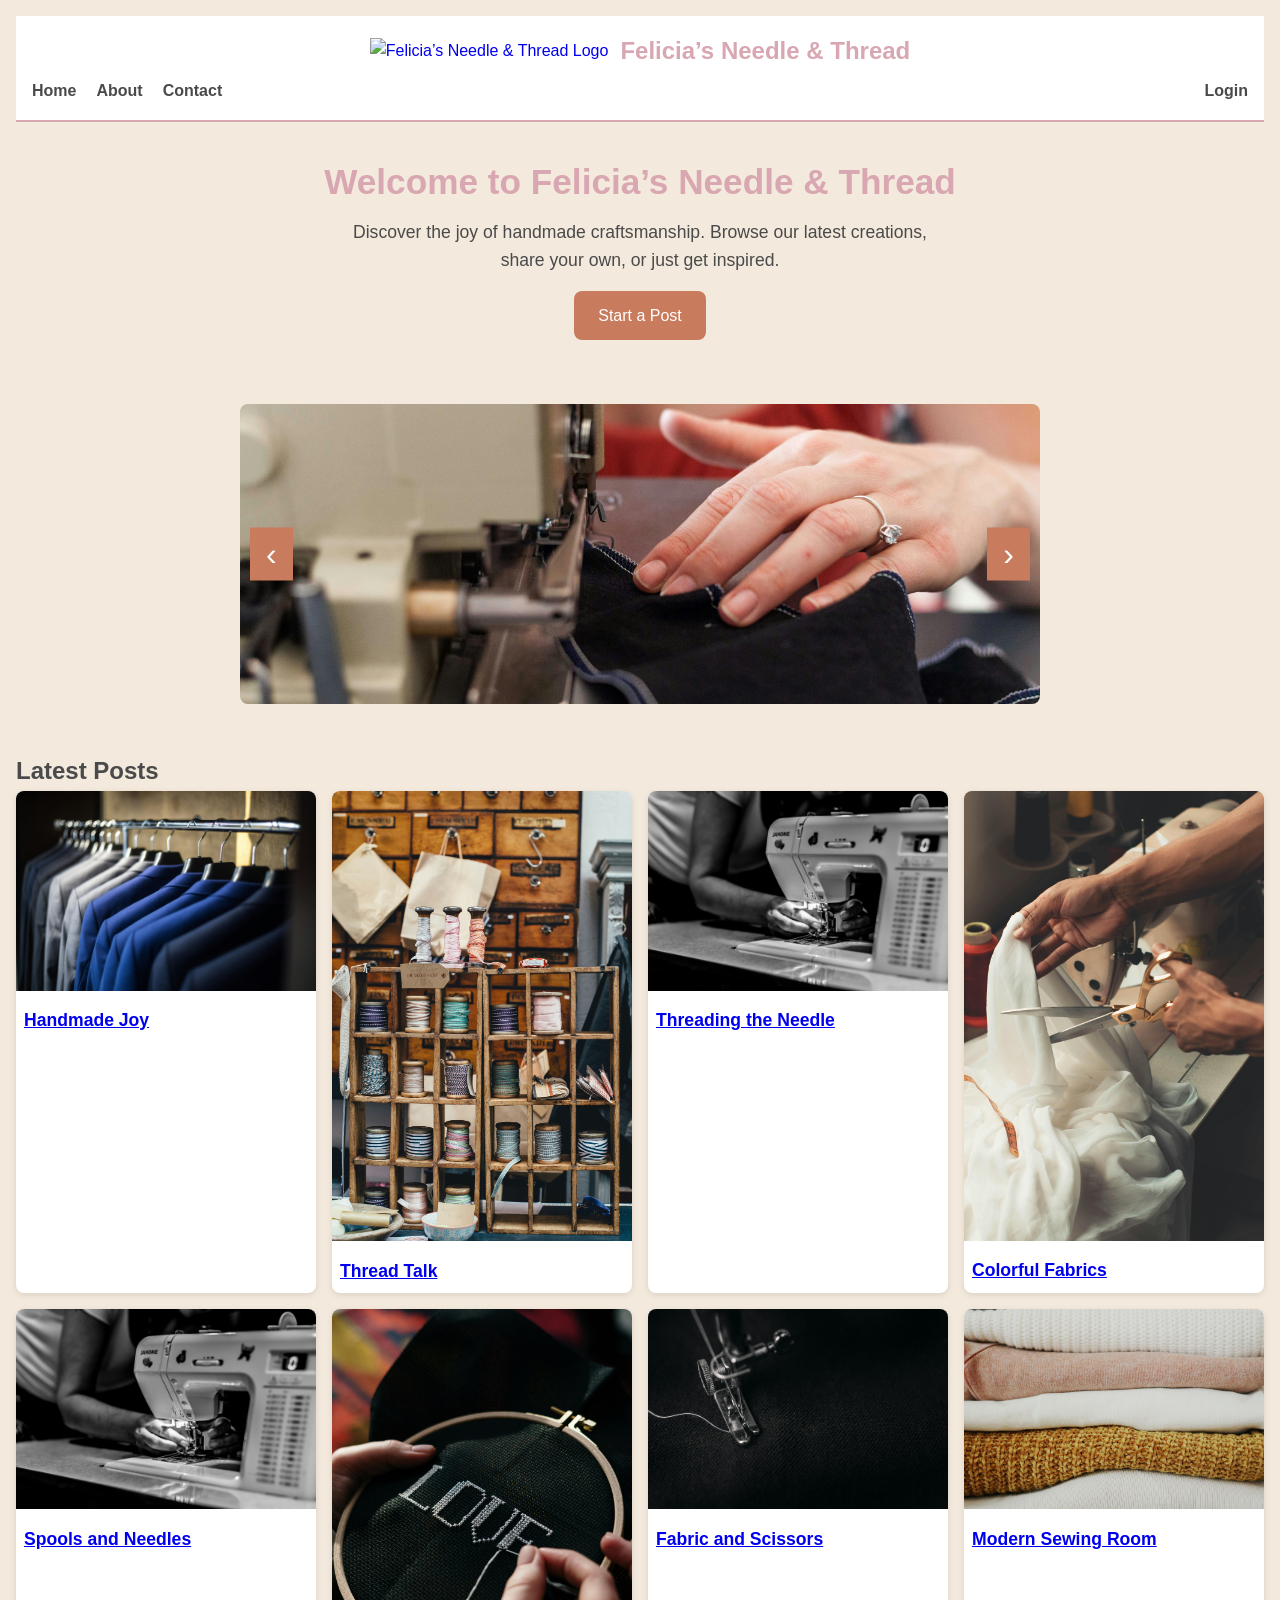
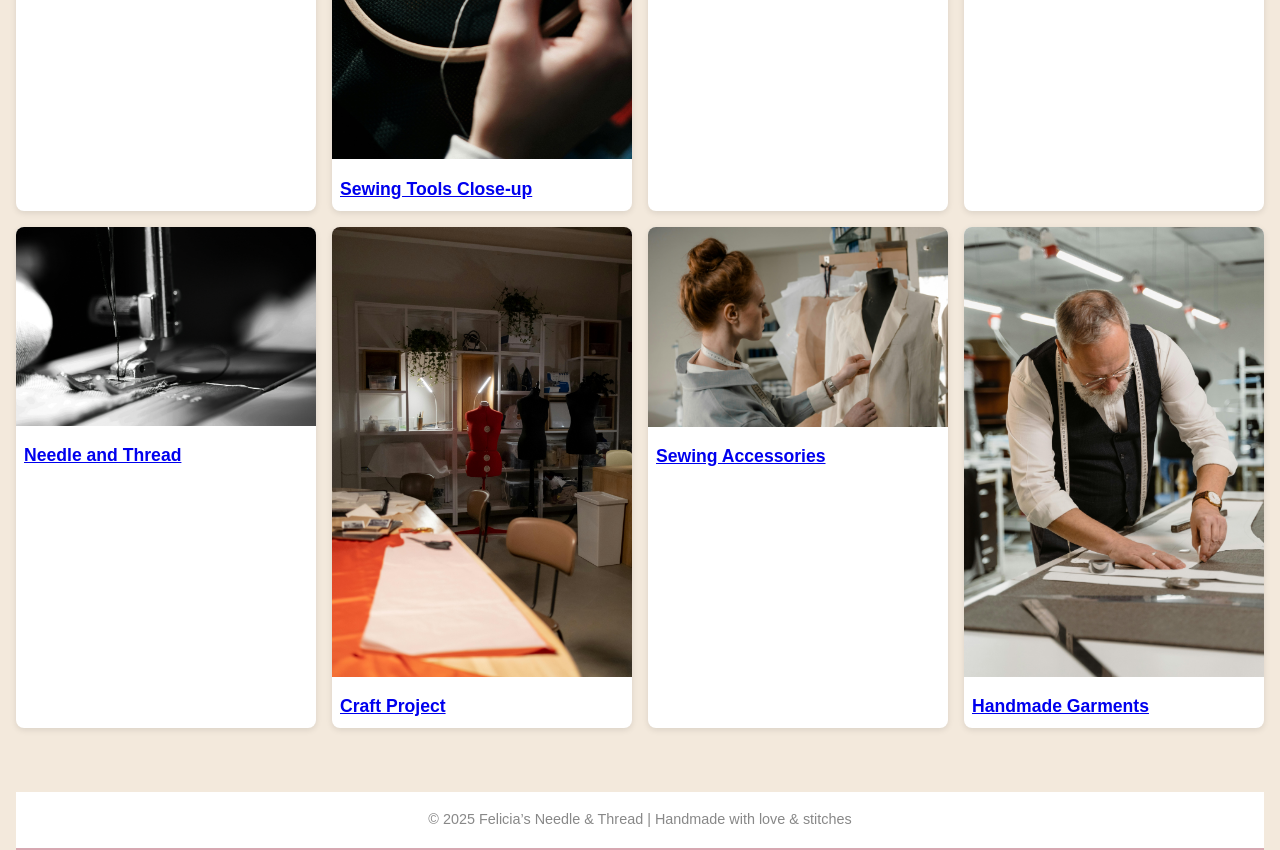
==== index.html @ 5a67d76b "Add files via upload" ====
<!DOCTYPE html>
<html lang="en">
<head>
  <meta charset="UTF-8" />
  <meta name="viewport" content="width=device-width, initial-scale=1.0"/>
  <title>Felicia’s Needle & Thread</title>
  <link rel="stylesheet" href="css/style.css"/>
</head>
<body>

  <!-- Header -->
  <header>
    <div class="header-wrapper">
      <a href="index.html" class="logo-link">
        <img src="assets/logo/logo.png" alt="Felicia’s Needle & Thread Logo" class="logo"/>
        <span class="site-title">Felicia’s Needle & Thread</span>
      </a>
      <nav class="main-nav">
        <a href="index.html">Home</a>
        <a href="about.html">About</a>
        <a href="contact.html">Contact</a>
        <span id="user-greeting" style="margin-left: auto;"></span>
        <a href="account/login.html" id="login-link">Login</a>
        <a href="#" id="logout-link" style="display: none;">Logout</a>
      </nav>
    </div>
  </header>

  <!-- Intro Section -->
  <section class="intro">
    <h1>Welcome to Felicia’s Needle & Thread</h1>
    <p>Discover the joy of handmade craftsmanship. Browse our latest creations, share your own, or just get inspired.</p>
    <a href="post/create.html" class="cta-button">Start a Post</a>
  </section>

  <!-- Carousel -->
  <section class="carousel">
    <button class="carousel-btn prev">‹</button>
    <div class="carousel-window">
      <div class="carousel-slides">
        <a class="carousel-slide" href="post/index.html?id=1">
          <img src="assets/carousel/carousel1.jpg" alt="Featured 1">
        </a>
        <a class="carousel-slide" href="post/index.html?id=3">
          <img src="assets/carousel/carousel3.jpg" alt="Featured 2">
        </a>
        <a class="carousel-slide" href="post/index.html?id=5">
          <img src="assets/carousel/carousel5.jpg" alt="Featured 3">
        </a>
      </div>
    </div>
    <button class="carousel-btn next">›</button>
  </section>

  <!-- Blog Post Grid -->
 <section class="blog-feed">
  <h2>Latest Posts</h2>
  <div class="post-grid">
    <a href="https://imgur.com/3dPPZNu" class="post-card" target="_blank">
      <img src="assets/blog/handmade.jpg" alt="Handmade Joy" />
      <h3>Handmade Joy</h3>
    </a>
    <a href="https://imgur.com/ioBYGCu" class="post-card" target="_blank">
      <img src="assets/blog/thread.jpg" alt="Thread Talk" />
      <h3>Thread Talk</h3>
    </a>
    <a href="https://imgur.com/Uzn8cNY" class="post-card" target="_blank">
      <img src="assets/blog/sewing-machine-closeup.jpg" alt="Machine Close-Up" />
      <h3>Threading the Needle</h3>
    </a>
    <a href="https://imgur.com/igxY1Hm" class="post-card" target="_blank">
      <img src="assets/blog/clothing.jpg" alt="Colorful Fabrics" />
      <h3>Colorful Fabrics</h3>
    </a>
    <a href="https://imgur.com/kDEsiOg" class="post-card" target="_blank">
      <img src="assets/blog/sewing-machine-closeup.jpg" alt="Spools and Needles" />
      <h3>Spools and Needles</h3>
    </a>
    <a href="https://imgur.com/ROfvfTA" class="post-card" target="_blank">
      <img src="assets/blog/cottonbro.jpg" alt="Sewing Tools Close-up" />
      <h3>Sewing Tools Close-up</h3>
    </a>
    <a href="https://imgur.com/wamD4wa" class="post-card" target="_blank">
      <img src="assets/blog/detail.jpg" alt="Fabric and Scissors" />
      <h3>Fabric and Scissors</h3>
    </a>
    <a href="https://imgur.com/Ml6ryJy" class="post-card" target="_blank">
      <img src="assets/blog/fabric.jpg" alt="Modern Sewing Room" />
      <h3>Modern Sewing Room</h3>
    </a>
    <a href="https://imgur.com/Ymp0DI2" class="post-card" target="_blank">
      <img src="assets/blog/needle-thread.jpg" alt="Needle and Thread" />
      <h3>Needle and Thread</h3>
    </a>
    <a href="https://imgur.com/3SIb5xJ" class="post-card" target="_blank">
      <img src="assets/blog/sweing-room.jpg" alt="Craft Project in Progress" />
      <h3>Craft Project</h3>
    </a>
    <a href="https://imgur.com/caPFSJz" class="post-card" target="_blank">
      <img src="assets/blog/tailor-1.jpg" alt="Sewing Accessories" />
      <h3>Sewing Accessories</h3>
    </a>
    <a href="https://imgur.com/tFgXAeG" class="post-card" target="_blank">
      <img src="assets/blog/tailor-2.jpg" alt="Handmade Garments" />
      <h3>Handmade Garments</h3>
    </a>
  </div>
</section>

  <!-- Footer -->
  <footer>
    <p>&copy; 2025 Felicia’s Needle & Thread | Handmade with love & stitches</p>
  </footer>

  <!-- Scripts -->
  <script src="js/feed.js"></script>
  <script src="js/carousel.js"></script>
  <script src="js/auth-ui.js"></script>
  <script src="js/auth.js"></script>
</body>
</html>
---- css/style.css ----
/* Global Styles */
:root {
    --color-primary: #D8A7B1;
    --color-secondary: #A3B18A;
    --color-accent: #F3E9DC;
    --color-text: #4A4A4A;
    --color-cta: #C97C5D;
    --font-main: 'Helvetica Neue', Helvetica, Arial, sans-serif;
}
/* Sticky Footer Layout */
html, body {
  height: 100%;
  margin: 0;
  padding: 0;
}

body {
  display: flex;
  flex-direction: column;
  min-height: 100vh;
}

main {
  flex: 1;
}

* {
    box-sizing: border-box;
    margin: 0;
    padding: 0;
}

body {
    font-family: var(--font-main);
    background-color: var(--color-accent);
    color: var(--color-text);
    line-height: 1.6;
    padding: 1rem;
}

header, footer {
    text-align: center;
    background-color: white;
    padding: 1rem;
    margin-bottom: 2rem;
    border-bottom: 2px solid var(--color-primary);
}

header {
    background-color: white;
    padding: 1rem;
    text-align: center;
    border-bottom: 2px solid var(--color-primary);
}

.logo-link {
    display: flex;
    align-items: center;
    justify-content: center;
    gap: 0.75rem;
    text-decoration: none;
}

.logo {
    max-height: 50px;
}

.site-title {
    font-size: 1.5rem;
    color: var(--color-primary);
    font-weight: bold;
}

/* Navigation Styles */
.main-nav {
    display: flex;
    gap: 1.25rem;
    flex-wrap: wrap;
    justify-content: center;
    margin-top: 0.5rem;
}

.main-nav a {
    color: var(--color-text);
    font-weight: bold;
    text-decoration: none;
    transition: color 0.3s ease;
}

.main-nav a:hover,
.main-nav a.active {
    color: var(--color-cta);
}

/* Corrected Carousel Section */
.carousel {
  position: relative;
  max-width: 100%;
  margin: 2rem auto;
}

.carousel-window {
  overflow: hidden;
  width: 100%;
  max-width: 800px;
  margin: 0 auto;
}

.carousel-slides {
  display: flex;
  transition: transform 0.5s ease-in-out;
}

.carousel-slide {
  flex: 0 0 100%;
  max-width: 100%;
}

.carousel-slide img {
  width: 100%;
  height: 300px;
  object-fit: cover;
  border-radius: 0.5rem;
  display: block;
  transition: filter 0.3s ease;
}

.carousel-slide img:hover {
  filter: brightness(100%) blur(0);
}

.carousel-btn {
  position: absolute;
  top: 50%;
  transform: translateY(-50%);
  background-color: var(--color-cta);
  color: white;
  border: none;
  font-size: 2rem;
  padding: 0.5rem 1rem;
  cursor: pointer;
  z-index: 2;
}

.carousel-btn.prev {
  left: 10px;
}

.carousel-btn.next {
  right: 10px;
}

/* Blog Feed */
.blog-feed {
    padding: 1rem 0;
}

.post-grid {
    display: grid;
    gap: 1rem;
    grid-template-columns: repeat(auto-fill, minmax(250px, 1fr));
}

.post-card {
    background: white;
    border-radius: 0.5rem;
    overflow: hidden;
    box-shadow: 0 2px 6px rgba(0,0,0,0.1);
    transition: transform 0.2s;
}

.post-card:hover {
    transform: scale(1.02);
}

.post-card img {
    width: 100%;
    height: auto;
}

.post-card h3 {
    padding: 0.5rem;
    font-size: 1.1rem;
}

/* Post Page */
.post-page img {
    width: 50%;
    border-radius: 0.5rem;
    margin: 1rem 0;
}

.post-meta {
    color: var(--color-secondary);
    font-style: italic;
    margin-bottom: 1rem;
}

.share-link {
    margin-top: 2rem;
}

.share-link input {
    width: 80%;
    padding: 0.5rem;
    margin-right: 0.5rem;
}

/* Forms */
form {
    background: white;
    padding: 1.5rem;
    border-radius: 0.5rem;
    max-width: 600px;
    margin: 0 auto;
    box-shadow: 0 2px 8px rgba(0,0,0,0.1);
}

form label {
    display: block;
    margin-top: 1rem;
    margin-bottom: 0.3rem;
}

form input, form textarea {
    width: 100%;
    padding: 0.7rem;
    border: 1px solid #ccc;
    border-radius: 0.3rem;
}

form button {
    margin-top: 1rem;
    background-color: var(--color-cta);
    color: white;
    border: none;
    padding: 0.75rem 1.5rem;
    font-size: 1rem;
    cursor: pointer;
    border-radius: 0.3rem;
}

form button:hover {
    background-color: #a85b3f;
}

/* Footer */
footer {
    margin-top: 3rem;
    font-size: 0.9rem;
    color: #888;
}

/* Utility */
#user-greeting {
  font-weight: bold;
  padding-right: 1rem;
  color: #333;
}

#media-preview {
  max-width: 100%;
  display: none;
  margin-top: 1rem;
  border: 1px solid #ccc;
  padding: 0.5rem;
}

.intro {
  text-align: center;
  margin-bottom: 2rem;
}

.intro h1 {
  font-size: 2.2rem;
  color: var(--color-primary);
  margin-bottom: 0.5rem;
}

.intro p {
  font-size: 1.1rem;
  max-width: 600px;
  margin: 0 auto 1rem;
}

.cta-button {
  background-color: var(--color-cta);
  color: white;
  padding: 0.75rem 1.5rem;
  font-size: 1rem;
  text-decoration: none;
  border-radius: 0.5rem;
  display: inline-block;
  transition: background-color 0.3s;
}

.cta-button:hover {
  background-color: #a85b3f;
}
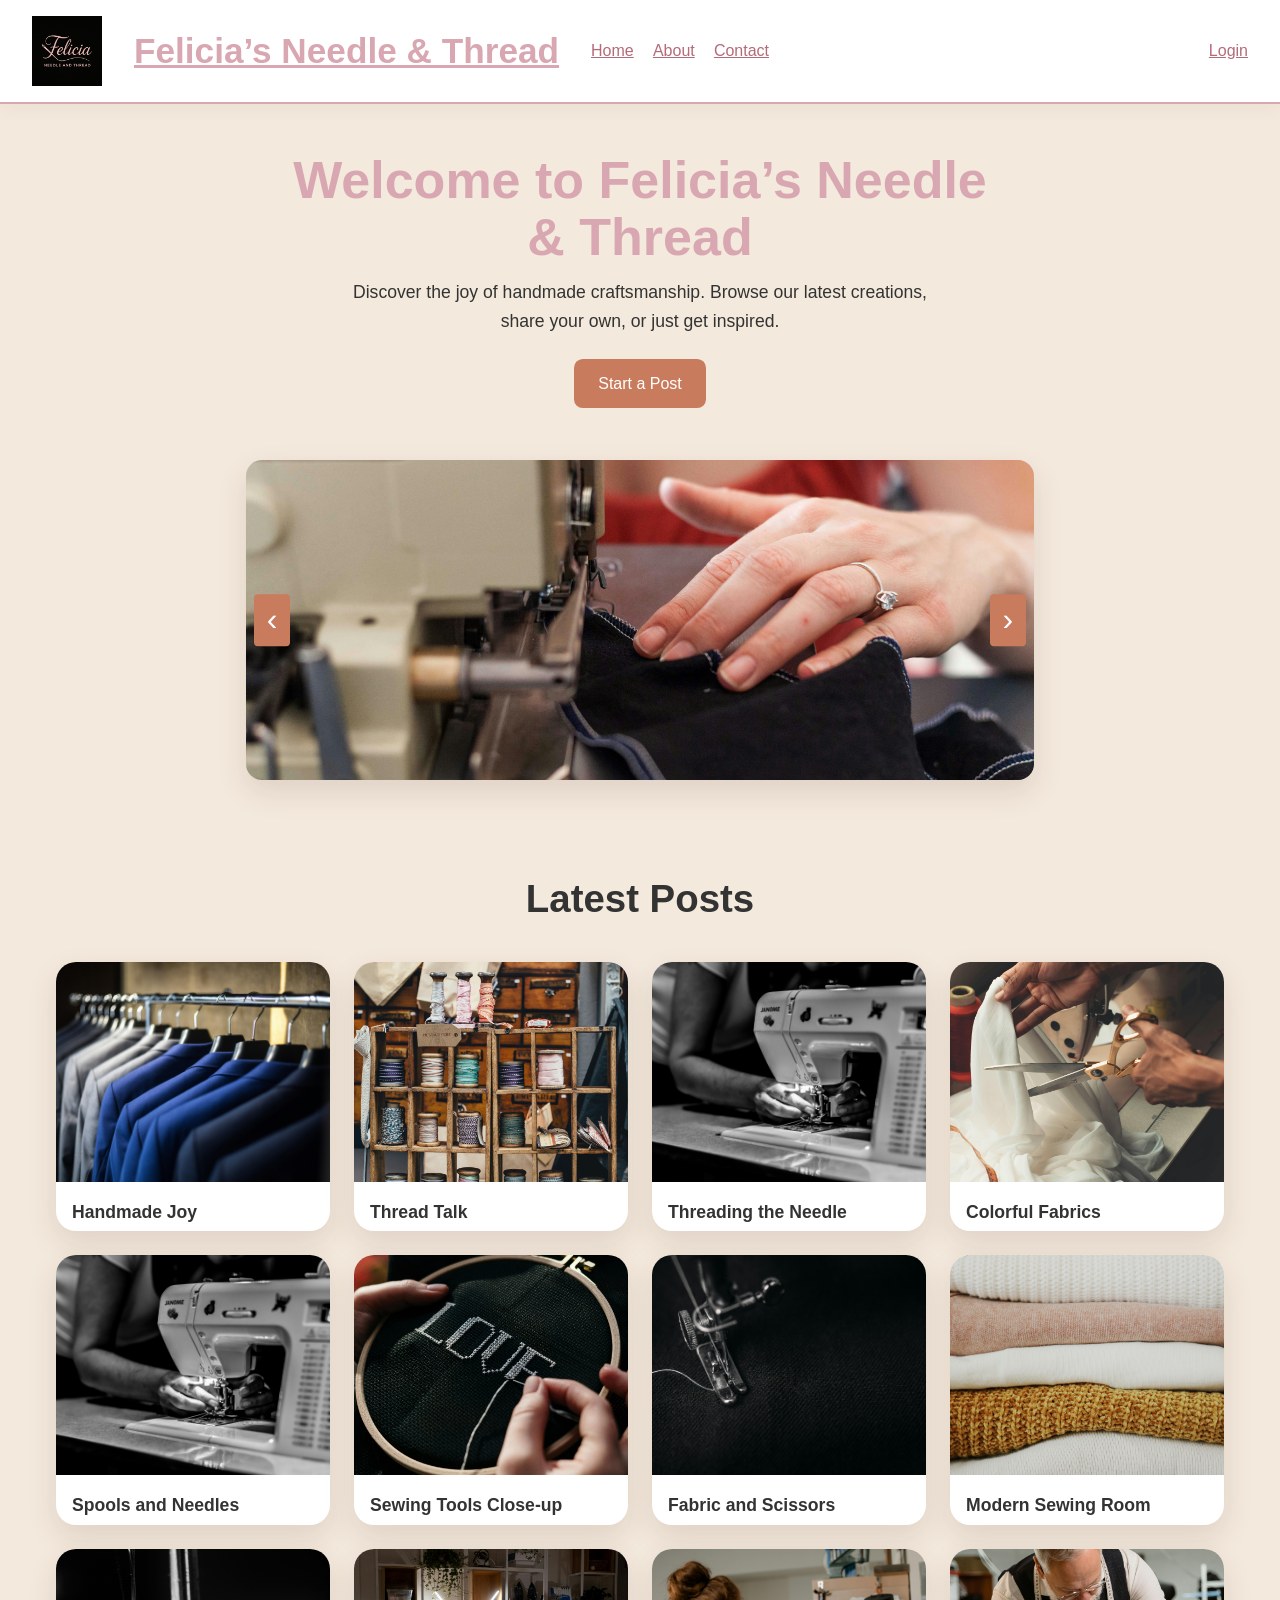
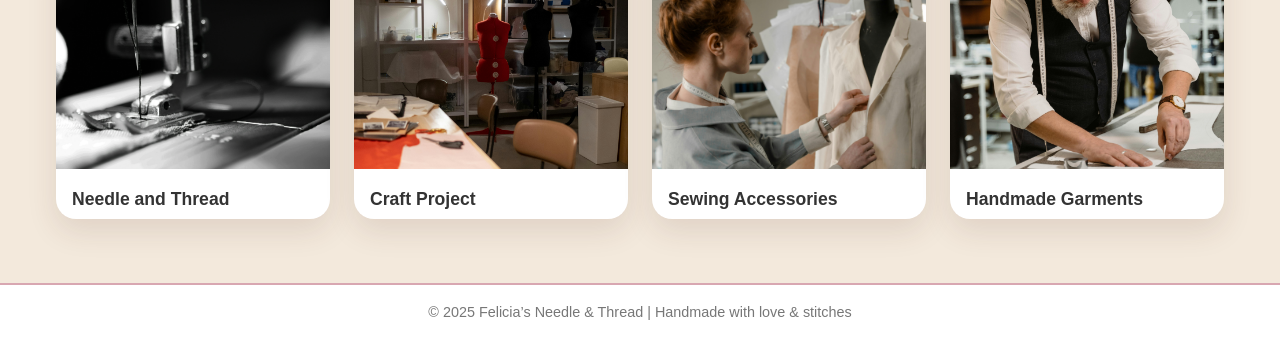
==== commit fb47cbd4: "Improve index.html for Portfolio 2" ====
--- a/index.html
+++ b/index.html
@@ -1,121 +1,123 @@
-<!DOCTYPE html>
-<html lang="en">
-<head>
-  <meta charset="UTF-8" />
-  <meta name="viewport" content="width=device-width, initial-scale=1.0"/>
-  <title>Felicia’s Needle & Thread</title>
-  <link rel="stylesheet" href="css/style.css"/>
-</head>
-<body>
-
-  <!-- Header -->
-  <header>
-    <div class="header-wrapper">
-      <a href="index.html" class="logo-link">
-        <img src="assets/logo/logo.png" alt="Felicia’s Needle & Thread Logo" class="logo"/>
-        <span class="site-title">Felicia’s Needle & Thread</span>
-      </a>
-      <nav class="main-nav">
-        <a href="index.html">Home</a>
-        <a href="about.html">About</a>
-        <a href="contact.html">Contact</a>
-        <span id="user-greeting" style="margin-left: auto;"></span>
-        <a href="account/login.html" id="login-link">Login</a>
-        <a href="#" id="logout-link" style="display: none;">Logout</a>
-      </nav>
-    </div>
-  </header>
-
-  <!-- Intro Section -->
-  <section class="intro">
-    <h1>Welcome to Felicia’s Needle & Thread</h1>
-    <p>Discover the joy of handmade craftsmanship. Browse our latest creations, share your own, or just get inspired.</p>
-    <a href="post/create.html" class="cta-button">Start a Post</a>
-  </section>
-
-  <!-- Carousel -->
-  <section class="carousel">
-    <button class="carousel-btn prev">‹</button>
-    <div class="carousel-window">
-      <div class="carousel-slides">
-        <a class="carousel-slide" href="post/index.html?id=1">
-          <img src="assets/carousel/carousel1.jpg" alt="Featured 1">
-        </a>
-        <a class="carousel-slide" href="post/index.html?id=3">
-          <img src="assets/carousel/carousel3.jpg" alt="Featured 2">
-        </a>
-        <a class="carousel-slide" href="post/index.html?id=5">
-          <img src="assets/carousel/carousel5.jpg" alt="Featured 3">
-        </a>
-      </div>
-    </div>
-    <button class="carousel-btn next">›</button>
-  </section>
-
-  <!-- Blog Post Grid -->
- <section class="blog-feed">
-  <h2>Latest Posts</h2>
-  <div class="post-grid">
-    <a href="https://imgur.com/3dPPZNu" class="post-card" target="_blank">
-      <img src="assets/blog/handmade.jpg" alt="Handmade Joy" />
-      <h3>Handmade Joy</h3>
-    </a>
-    <a href="https://imgur.com/ioBYGCu" class="post-card" target="_blank">
-      <img src="assets/blog/thread.jpg" alt="Thread Talk" />
-      <h3>Thread Talk</h3>
-    </a>
-    <a href="https://imgur.com/Uzn8cNY" class="post-card" target="_blank">
-      <img src="assets/blog/sewing-machine-closeup.jpg" alt="Machine Close-Up" />
-      <h3>Threading the Needle</h3>
-    </a>
-    <a href="https://imgur.com/igxY1Hm" class="post-card" target="_blank">
-      <img src="assets/blog/clothing.jpg" alt="Colorful Fabrics" />
-      <h3>Colorful Fabrics</h3>
-    </a>
-    <a href="https://imgur.com/kDEsiOg" class="post-card" target="_blank">
-      <img src="assets/blog/sewing-machine-closeup.jpg" alt="Spools and Needles" />
-      <h3>Spools and Needles</h3>
-    </a>
-    <a href="https://imgur.com/ROfvfTA" class="post-card" target="_blank">
-      <img src="assets/blog/cottonbro.jpg" alt="Sewing Tools Close-up" />
-      <h3>Sewing Tools Close-up</h3>
-    </a>
-    <a href="https://imgur.com/wamD4wa" class="post-card" target="_blank">
-      <img src="assets/blog/detail.jpg" alt="Fabric and Scissors" />
-      <h3>Fabric and Scissors</h3>
-    </a>
-    <a href="https://imgur.com/Ml6ryJy" class="post-card" target="_blank">
-      <img src="assets/blog/fabric.jpg" alt="Modern Sewing Room" />
-      <h3>Modern Sewing Room</h3>
-    </a>
-    <a href="https://imgur.com/Ymp0DI2" class="post-card" target="_blank">
-      <img src="assets/blog/needle-thread.jpg" alt="Needle and Thread" />
-      <h3>Needle and Thread</h3>
-    </a>
-    <a href="https://imgur.com/3SIb5xJ" class="post-card" target="_blank">
-      <img src="assets/blog/sweing-room.jpg" alt="Craft Project in Progress" />
-      <h3>Craft Project</h3>
-    </a>
-    <a href="https://imgur.com/caPFSJz" class="post-card" target="_blank">
-      <img src="assets/blog/tailor-1.jpg" alt="Sewing Accessories" />
-      <h3>Sewing Accessories</h3>
-    </a>
-    <a href="https://imgur.com/tFgXAeG" class="post-card" target="_blank">
-      <img src="assets/blog/tailor-2.jpg" alt="Handmade Garments" />
-      <h3>Handmade Garments</h3>
-    </a>
-  </div>
-</section>
-
-  <!-- Footer -->
-  <footer>
-    <p>&copy; 2025 Felicia’s Needle & Thread | Handmade with love & stitches</p>
-  </footer>
-
-  <!-- Scripts -->
-  <script src="js/feed.js"></script>
-  <script src="js/carousel.js"></script>
-  <script src="js/auth-ui.js"></script>
-  <script src="js/auth.js"></script>
-</body>
-</html>
+<!DOCTYPE html>
+<html lang="en">
+<head>
+  <meta charset="UTF-8" />
+  <meta name="viewport" content="width=device-width, initial-scale=1.0"/>
+  <title>Felicia’s Needle & Thread</title>
+  <link rel="stylesheet" href="css/style.css"/>
+</head>
+<body>
+
+  <!-- Header -->
+  <header>
+    <div class="header-wrapper">
+      <a href="index.html" class="logo-link" aria-label="Felicia’s Needle & Thread home">
+        <img src="assets/logo/Logo.png" alt="Felicia’s Needle & Thread Logo" class="logo" />
+      </a>
+
+      <a href="index.html" class="site-title">Felicia’s Needle & Thread</a>
+
+      <nav class="main-nav" aria-label="Main navigation">
+        <a href="index.html" class="active">Home</a>
+        <a href="about.html">About</a>
+        <a href="contact.html">Contact</a>
+        <span id="user-greeting"></span>
+        <a href="account/login.html" id="login-link">Login</a>
+        <a href="post/create.html" id="create-post-link" style="display: none;">Create Post</a>
+        <a href="feed.html" id="feed-link" style="display: none;">Feed</a>
+        <a href="#" id="logout-link" style="display: none;">Logout</a>
+      </nav>
+    </div>
+  </header>
+
+  <!-- Intro Section -->
+  <section class="intro">
+    <h1>Welcome to Felicia’s Needle & Thread</h1>
+    <p>Discover the joy of handmade craftsmanship. Browse our latest creations, share your own, or just get inspired.</p>
+    <a href="post/create.html" class="cta-button">Start a Post</a>
+  </section>
+
+  <!-- Carousel -->
+  <section class="carousel">
+    <button class="carousel-btn prev">‹</button>
+    <div class="carousel-window">
+      <div class="carousel-slides">
+        <a class="carousel-slide" href="post/index.html?id=1">
+          <img src="assets/carousel/carousel1.jpg" alt="Featured 1">
+        </a>
+        <a class="carousel-slide" href="post/index.html?id=3">
+          <img src="assets/carousel/carousel3.jpg" alt="Featured 2">
+        </a>
+        <a class="carousel-slide" href="post/index.html?id=5">
+          <img src="assets/carousel/carousel5.jpg" alt="Featured 3">
+        </a>
+      </div>
+    </div>
+    <button class="carousel-btn next">›</button>
+  </section>
+
+  <!-- Blog Post Grid -->
+ <section class="blog-feed" id="latest-posts">
+  <h2>Latest Posts</h2>
+  <div class="post-grid">
+    <a href="https://imgur.com/3dPPZNu" class="post-card" target="_blank">
+      <img src="assets/blog/handmade.jpg" alt="Handmade Joy" />
+      <h3>Handmade Joy</h3>
+    </a>
+    <a href="https://imgur.com/ioBYGCu" class="post-card" target="_blank">
+      <img src="assets/blog/thread.jpg" alt="Thread Talk" />
+      <h3>Thread Talk</h3>
+    </a>
+    <a href="https://imgur.com/Uzn8cNY" class="post-card" target="_blank">
+      <img src="assets/blog/sewing-machine-closeup.jpg" alt="Machine Close-Up" />
+      <h3>Threading the Needle</h3>
+    </a>
+    <a href="https://imgur.com/igxY1Hm" class="post-card" target="_blank">
+      <img src="assets/blog/clothing.jpg" alt="Colorful Fabrics" />
+      <h3>Colorful Fabrics</h3>
+    </a>
+    <a href="https://imgur.com/kDEsiOg" class="post-card" target="_blank">
+      <img src="assets/blog/sewing-machine-closeup.jpg" alt="Spools and Needles" />
+      <h3>Spools and Needles</h3>
+    </a>
+    <a href="https://imgur.com/ROfvfTA" class="post-card" target="_blank">
+      <img src="assets/blog/cottonbro.jpg" alt="Sewing Tools Close-up" />
+      <h3>Sewing Tools Close-up</h3>
+    </a>
+    <a href="https://imgur.com/wamD4wa" class="post-card" target="_blank">
+      <img src="assets/blog/detail.jpg" alt="Fabric and Scissors" />
+      <h3>Fabric and Scissors</h3>
+    </a>
+    <a href="https://imgur.com/Ml6ryJy" class="post-card" target="_blank">
+      <img src="assets/blog/fabric.jpg" alt="Modern Sewing Room" />
+      <h3>Modern Sewing Room</h3>
+    </a>
+    <a href="https://imgur.com/Ymp0DI2" class="post-card" target="_blank">
+      <img src="assets/blog/needle-thread.jpg" alt="Needle and Thread" />
+      <h3>Needle and Thread</h3>
+    </a>
+    <a href="https://imgur.com/3SIb5xJ" class="post-card" target="_blank">
+      <img src="assets/blog/sweing-room.jpg" alt="Craft Project in Progress" />
+      <h3>Craft Project</h3>
+    </a>
+    <a href="https://imgur.com/caPFSJz" class="post-card" target="_blank">
+      <img src="assets/blog/tailor-1.jpg" alt="Sewing Accessories" />
+      <h3>Sewing Accessories</h3>
+    </a>
+    <a href="https://imgur.com/tFgXAeG" class="post-card" target="_blank">
+      <img src="assets/blog/tailor-2.jpg" alt="Handmade Garments" />
+      <h3>Handmade Garments</h3>
+    </a>
+  </div>
+</section>
+
+  <!-- Footer -->
+  <footer>
+    <p>&copy; 2025 Felicia’s Needle & Thread | Handmade with love & stitches</p>
+  </footer>
+
+  <!-- Scripts -->
+  <script src="js/carousel.js"></script>
+  <script src="js/auth-ui.js"></script>
+</body>
+</html>
--- a/css/style.css
+++ b/css/style.css
@@ -1,299 +1,495 @@
-/* Global Styles */
-:root {
-    --color-primary: #D8A7B1;
-    --color-secondary: #A3B18A;
-    --color-accent: #F3E9DC;
-    --color-text: #4A4A4A;
-    --color-cta: #C97C5D;
-    --font-main: 'Helvetica Neue', Helvetica, Arial, sans-serif;
-}
-/* Sticky Footer Layout */
-html, body {
-  height: 100%;
-  margin: 0;
-  padding: 0;
-}
-
-body {
-  display: flex;
-  flex-direction: column;
-  min-height: 100vh;
-}
-
-main {
-  flex: 1;
-}
-
-* {
-    box-sizing: border-box;
-    margin: 0;
-    padding: 0;
-}
-
-body {
-    font-family: var(--font-main);
-    background-color: var(--color-accent);
-    color: var(--color-text);
-    line-height: 1.6;
-    padding: 1rem;
-}
-
-header, footer {
-    text-align: center;
-    background-color: white;
-    padding: 1rem;
-    margin-bottom: 2rem;
-    border-bottom: 2px solid var(--color-primary);
-}
-
-header {
-    background-color: white;
-    padding: 1rem;
-    text-align: center;
-    border-bottom: 2px solid var(--color-primary);
-}
-
-.logo-link {
-    display: flex;
-    align-items: center;
-    justify-content: center;
-    gap: 0.75rem;
-    text-decoration: none;
-}
-
-.logo {
-    max-height: 50px;
-}
-
-.site-title {
-    font-size: 1.5rem;
-    color: var(--color-primary);
-    font-weight: bold;
-}
-
-/* Navigation Styles */
-.main-nav {
-    display: flex;
-    gap: 1.25rem;
-    flex-wrap: wrap;
-    justify-content: center;
-    margin-top: 0.5rem;
-}
-
-.main-nav a {
-    color: var(--color-text);
-    font-weight: bold;
-    text-decoration: none;
-    transition: color 0.3s ease;
-}
-
-.main-nav a:hover,
-.main-nav a.active {
-    color: var(--color-cta);
-}
-
-/* Corrected Carousel Section */
-.carousel {
-  position: relative;
-  max-width: 100%;
-  margin: 2rem auto;
-}
-
-.carousel-window {
-  overflow: hidden;
-  width: 100%;
-  max-width: 800px;
-  margin: 0 auto;
-}
-
-.carousel-slides {
-  display: flex;
-  transition: transform 0.5s ease-in-out;
-}
-
-.carousel-slide {
-  flex: 0 0 100%;
-  max-width: 100%;
-}
-
-.carousel-slide img {
-  width: 100%;
-  height: 300px;
-  object-fit: cover;
-  border-radius: 0.5rem;
-  display: block;
-  transition: filter 0.3s ease;
-}
-
-.carousel-slide img:hover {
-  filter: brightness(100%) blur(0);
-}
-
-.carousel-btn {
-  position: absolute;
-  top: 50%;
-  transform: translateY(-50%);
-  background-color: var(--color-cta);
-  color: white;
-  border: none;
-  font-size: 2rem;
-  padding: 0.5rem 1rem;
-  cursor: pointer;
-  z-index: 2;
-}
-
-.carousel-btn.prev {
-  left: 10px;
-}
-
-.carousel-btn.next {
-  right: 10px;
-}
-
-/* Blog Feed */
-.blog-feed {
-    padding: 1rem 0;
-}
-
-.post-grid {
-    display: grid;
-    gap: 1rem;
-    grid-template-columns: repeat(auto-fill, minmax(250px, 1fr));
-}
-
-.post-card {
-    background: white;
-    border-radius: 0.5rem;
-    overflow: hidden;
-    box-shadow: 0 2px 6px rgba(0,0,0,0.1);
-    transition: transform 0.2s;
-}
-
-.post-card:hover {
-    transform: scale(1.02);
-}
-
-.post-card img {
-    width: 100%;
-    height: auto;
-}
-
-.post-card h3 {
-    padding: 0.5rem;
-    font-size: 1.1rem;
-}
-
-/* Post Page */
-.post-page img {
-    width: 50%;
-    border-radius: 0.5rem;
-    margin: 1rem 0;
-}
-
-.post-meta {
-    color: var(--color-secondary);
-    font-style: italic;
-    margin-bottom: 1rem;
-}
-
-.share-link {
-    margin-top: 2rem;
-}
-
-.share-link input {
-    width: 80%;
-    padding: 0.5rem;
-    margin-right: 0.5rem;
-}
-
-/* Forms */
-form {
-    background: white;
-    padding: 1.5rem;
-    border-radius: 0.5rem;
-    max-width: 600px;
-    margin: 0 auto;
-    box-shadow: 0 2px 8px rgba(0,0,0,0.1);
-}
-
-form label {
-    display: block;
-    margin-top: 1rem;
-    margin-bottom: 0.3rem;
-}
-
-form input, form textarea {
-    width: 100%;
-    padding: 0.7rem;
-    border: 1px solid #ccc;
-    border-radius: 0.3rem;
-}
-
-form button {
-    margin-top: 1rem;
-    background-color: var(--color-cta);
-    color: white;
-    border: none;
-    padding: 0.75rem 1.5rem;
-    font-size: 1rem;
-    cursor: pointer;
-    border-radius: 0.3rem;
-}
-
-form button:hover {
-    background-color: #a85b3f;
-}
-
-/* Footer */
-footer {
-    margin-top: 3rem;
-    font-size: 0.9rem;
-    color: #888;
-}
-
-/* Utility */
-#user-greeting {
-  font-weight: bold;
-  padding-right: 1rem;
-  color: #333;
-}
-
-#media-preview {
-  max-width: 100%;
-  display: none;
-  margin-top: 1rem;
-  border: 1px solid #ccc;
-  padding: 0.5rem;
-}
-
-.intro {
-  text-align: center;
-  margin-bottom: 2rem;
-}
-
-.intro h1 {
-  font-size: 2.2rem;
-  color: var(--color-primary);
-  margin-bottom: 0.5rem;
-}
-
-.intro p {
-  font-size: 1.1rem;
-  max-width: 600px;
-  margin: 0 auto 1rem;
-}
-
-.cta-button {
-  background-color: var(--color-cta);
-  color: white;
-  padding: 0.75rem 1.5rem;
-  font-size: 1rem;
-  text-decoration: none;
-  border-radius: 0.5rem;
-  display: inline-block;
-  transition: background-color 0.3s;
-}
-
-.cta-button:hover {
-  background-color: #a85b3f;
-}
+/* Global Styles */
+:root {
+  --color-primary: #D8A7B1;
+  --color-primary-dark: #B46B78;
+  --color-secondary: #A3B18A;
+  --color-accent: #F3E9DC;
+  --color-text: #333333;
+  --color-muted: #6f6f6f;
+  --color-cta: #C97C5D;
+  --color-cta-dark: #A85B3F;
+  --color-surface: #ffffff;
+  --shadow-soft: 0 12px 30px rgba(80, 45, 35, 0.12);
+  --shadow-hover: 0 18px 45px rgba(80, 45, 35, 0.18);
+  --radius-lg: 24px;
+  --radius-md: 16px;
+  --max-width: 1200px;
+  --font-main: 'Helvetica Neue', Helvetica, Arial, sans-serif;
+}
+
+* {
+  box-sizing: border-box;
+  margin: 0;
+  padding: 0;
+}
+
+html {
+  scroll-behavior: smooth;
+}
+
+body {
+  min-height: 100vh;
+  display: flex;
+  flex-direction: column;
+  font-family: var(--font-main);
+  background-color: var(--color-accent);
+  color: var(--color-text);
+  line-height: 1.6;
+}
+
+img {
+  max-width: 100%;
+  display: block;
+}
+
+main {
+  flex: 1;
+}
+
+a {
+  color: var(--color-primary-dark);
+}
+
+/* Header */
+header {
+  background: var(--color-surface);
+  border-bottom: 2px solid var(--color-primary);
+  box-shadow: 0 4px 18px rgba(80, 45, 35, 0.05);
+}
+
+.header-wrapper {
+  max-width: 1400px;
+  margin: 0 auto;
+  padding: 1rem 2rem;
+  display: grid;
+  grid-template-columns: auto auto 1fr;
+  align-items: center;
+  gap: 2rem;
+}
+
+.logo-link {
+  display: flex;
+  align-items: center;
+  text-decoration: none;
+}
+
+.logo {
+  height: 70px;
+  width: auto;
+}
+
+.main-nav {
+  display: flex;
+  align-items: center;
+  gap: 1.2rem;
+  flex-wrap: wrap;
+}
+
+.site-title {
+  font-size: 2.2rem;
+  font-weight: 700;
+  color: var(--color-primary);
+  white-space: nowrap;
+}
+
+#user-greeting,
+.welcome-user {
+  margin-left: auto;
+}
+
+@media (max-width: 980px) {
+  .header-wrapper {
+    grid-template-columns: 1fr;
+    justify-items: center;
+    text-align: center;
+  }
+
+  .main-nav {
+    justify-content: center;
+  }
+
+  #user-greeting,
+  .welcome-user {
+    margin-left: 0;
+    flex-basis: 100%;
+  }
+}
+
+/* Intro / Homepage */
+.intro {
+  text-align: center;
+  max-width: 760px;
+  margin: 0 auto;
+  padding: 3rem 1rem 1rem;
+}
+
+.intro h1 {
+  font-size: clamp(2rem, 5vw, 3.25rem);
+  color: var(--color-primary);
+  margin-bottom: 0.75rem;
+  line-height: 1.1;
+}
+
+.intro p {
+  font-size: 1.1rem;
+  max-width: 620px;
+  margin: 0 auto 1.5rem;
+}
+
+.cta-button,
+form button,
+button[type="submit"],
+.edit-button,
+.share-link button {
+  background-color: var(--color-cta);
+  color: white;
+  padding: 0.75rem 1.5rem;
+  font-size: 1rem;
+  text-decoration: none;
+  border-radius: 0.55rem;
+  border: none;
+  display: inline-block;
+  cursor: pointer;
+  transition: background-color 0.2s ease, transform 0.2s ease;
+}
+
+.cta-button:hover,
+form button:hover,
+button[type="submit"]:hover,
+.edit-button:hover,
+.share-link button:hover {
+  background-color: var(--color-cta-dark);
+  transform: translateY(-2px);
+}
+
+/* Carousel */
+.carousel {
+  position: relative;
+  max-width: 820px;
+  margin: 2.25rem auto 3rem;
+  padding: 0 1rem;
+}
+
+.carousel-window {
+  overflow: hidden;
+  width: 100%;
+  border-radius: var(--radius-md);
+  box-shadow: var(--shadow-soft);
+}
+
+.carousel-slides {
+  display: flex;
+  transition: transform 0.5s ease-in-out;
+}
+
+.carousel-slide {
+  flex: 0 0 100%;
+  max-width: 100%;
+}
+
+.carousel-slide img {
+  width: 100%;
+  height: 320px;
+  object-fit: cover;
+}
+
+.carousel-btn {
+  position: absolute;
+  top: 50%;
+  transform: translateY(-50%);
+  background-color: var(--color-cta);
+  color: white;
+  border: none;
+  font-size: 2rem;
+  padding: 0.45rem 0.8rem;
+  cursor: pointer;
+  z-index: 2;
+  border-radius: 0.25rem;
+}
+
+.carousel-btn.prev { left: 1.5rem; }
+.carousel-btn.next { right: 1.5rem; }
+
+/* Feed / Post cards */
+.blog-feed,
+.feed-page {
+  max-width: var(--max-width);
+  margin: 0 auto;
+  padding: 2.5rem 1rem 4rem;
+  width: 100%;
+}
+
+.blog-feed h2,
+.feed-page h1,
+.feed-page h2 {
+  text-align: center;
+  color: var(--color-text);
+  margin-bottom: 2rem;
+  font-size: clamp(1.8rem, 4vw, 2.4rem);
+}
+
+.post-grid,
+.posts-grid,
+.latest-posts {
+  display: grid;
+  grid-template-columns: repeat(auto-fit, minmax(240px, 1fr));
+  gap: 1.5rem;
+  align-items: stretch;
+}
+
+.post-card,
+.post {
+  background: var(--color-surface);
+  border-radius: 20px;
+  overflow: hidden;
+  box-shadow: var(--shadow-soft);
+  transition: transform 0.2s ease, box-shadow 0.2s ease;
+  text-decoration: none;
+  color: var(--color-text);
+}
+
+.post-card:hover,
+.post:hover {
+  transform: translateY(-5px);
+  box-shadow: var(--shadow-hover);
+}
+
+.post-card img,
+.post img {
+  width: 100%;
+  height: 220px;
+  object-fit: cover;
+}
+
+.post-card h3,
+.post h3 {
+  padding: 1rem 1rem 0.35rem;
+  font-size: 1.1rem;
+  color: var(--color-text);
+}
+
+.post p,
+.post .view-link,
+.post .edit-link {
+  margin: 0 1rem 0.75rem;
+}
+
+.post-card:hover h3,
+.post a:hover {
+  color: var(--color-primary-dark);
+}
+
+
+.post-content {
+  display: grid;
+  gap: 0.4rem;
+  padding-bottom: 1rem;
+}
+
+.post-author {
+  color: var(--color-muted);
+  font-size: 0.95rem;
+}
+
+.post-actions {
+  display: flex;
+  gap: 0.75rem;
+  flex-wrap: wrap;
+  margin: 0 1rem;
+}
+
+.view-link,
+.edit-link {
+  display: inline-block;
+  color: var(--color-primary-dark);
+  font-weight: 700;
+}
+
+/* Content pages */
+.content-page,
+.about-page,
+.contact-page,
+.form-page,
+.login-page {
+  max-width: 820px;
+  margin: 0 auto;
+  padding: 3rem 1rem;
+}
+
+.about-card,
+.contact-card {
+  background: var(--color-surface);
+  padding: clamp(2rem, 5vw, 3rem);
+  border-radius: var(--radius-lg);
+  box-shadow: var(--shadow-soft);
+  text-align: center;
+}
+
+.about-card img {
+  width: min(100%, 420px);
+  margin: 2rem auto 0;
+  border-radius: var(--radius-md);
+  box-shadow: var(--shadow-soft);
+}
+
+.eyebrow {
+  text-transform: uppercase;
+  letter-spacing: 0.12em;
+  color: var(--color-primary-dark);
+  font-weight: 800;
+  margin-bottom: 0.5rem;
+}
+
+.contact-card h1,
+.about-card h1,
+.form-page h2,
+.login-page h2 {
+  font-size: clamp(2rem, 5vw, 3rem);
+  color: var(--color-text);
+  margin-bottom: 1rem;
+}
+
+.contact-intro,
+.about-card p {
+  max-width: 620px;
+  margin: 0 auto 1rem;
+}
+
+.contact-links {
+  display: grid;
+  gap: 0.8rem;
+  margin-top: 2rem;
+}
+
+.contact-links a {
+  color: var(--color-primary-dark);
+  font-weight: 700;
+}
+
+/* Post pages and forms */
+form,
+.post-detail,
+#post-container {
+  background: var(--color-surface);
+  padding: clamp(1.5rem, 4vw, 2rem);
+  border-radius: var(--radius-md);
+  max-width: 700px;
+  margin: 0 auto;
+  box-shadow: var(--shadow-soft);
+}
+
+form label {
+  display: block;
+  margin-top: 1rem;
+  margin-bottom: 0.3rem;
+  font-weight: 700;
+}
+
+form input,
+form textarea,
+form select,
+.share-link input {
+  width: 100%;
+  padding: 0.75rem;
+  border: 1px solid #ccc;
+  border-radius: 0.45rem;
+  font: inherit;
+}
+
+form input:focus,
+form textarea:focus,
+form select:focus,
+.share-link input:focus {
+  outline: 3px solid rgba(216, 167, 177, 0.45);
+  border-color: var(--color-primary-dark);
+}
+
+.form-message,
+.message {
+  min-height: 1.4rem;
+  margin: 1rem 0;
+  color: #9b2c2c;
+  font-weight: 600;
+}
+
+.form-message.success,
+.message.success,
+.success {
+  color: #276749;
+}
+
+#media-preview,
+#post-image {
+  max-width: 100%;
+  margin-top: 1rem;
+  border-radius: var(--radius-md);
+}
+
+.post-meta {
+  color: var(--color-muted);
+  font-style: italic;
+  margin-bottom: 1rem;
+}
+
+.share-link {
+  margin-top: 2rem;
+}
+
+#comments {
+  margin-top: 3rem;
+  border-top: 1px solid #ddd;
+  padding-top: 2rem;
+}
+
+.comment {
+  margin-bottom: 1rem;
+  border-bottom: 1px dashed #ccc;
+  padding-bottom: 1rem;
+}
+
+/* Footer */
+footer {
+  background: var(--color-surface);
+  border-top: 2px solid var(--color-primary);
+  text-align: center;
+  padding: 1rem;
+  font-size: 0.9rem;
+  color: #777;
+}
+
+@media (max-width: 760px) {
+  .header-wrapper {
+    text-align: center;
+  }
+
+  .main-nav {
+    justify-content: center;
+  }
+
+  #user-greeting,
+  .welcome-user {
+    margin-left: 0;
+    flex-basis: 100%;
+    text-align: center;
+  }
+
+  .carousel-slide img {
+    height: 240px;
+  }
+
+  .post-grid,
+  .posts-grid,
+  .latest-posts {
+    grid-template-columns: 1fr;
+  }
+}
+
+.feed-notice {
+  max-width: 720px;
+  margin: -1rem auto 1.5rem;
+  text-align: center;
+  color: var(--color-muted);
+  background: rgba(255, 255, 255, 0.65);
+  border-radius: 999px;
+  padding: 0.75rem 1rem;
+}
